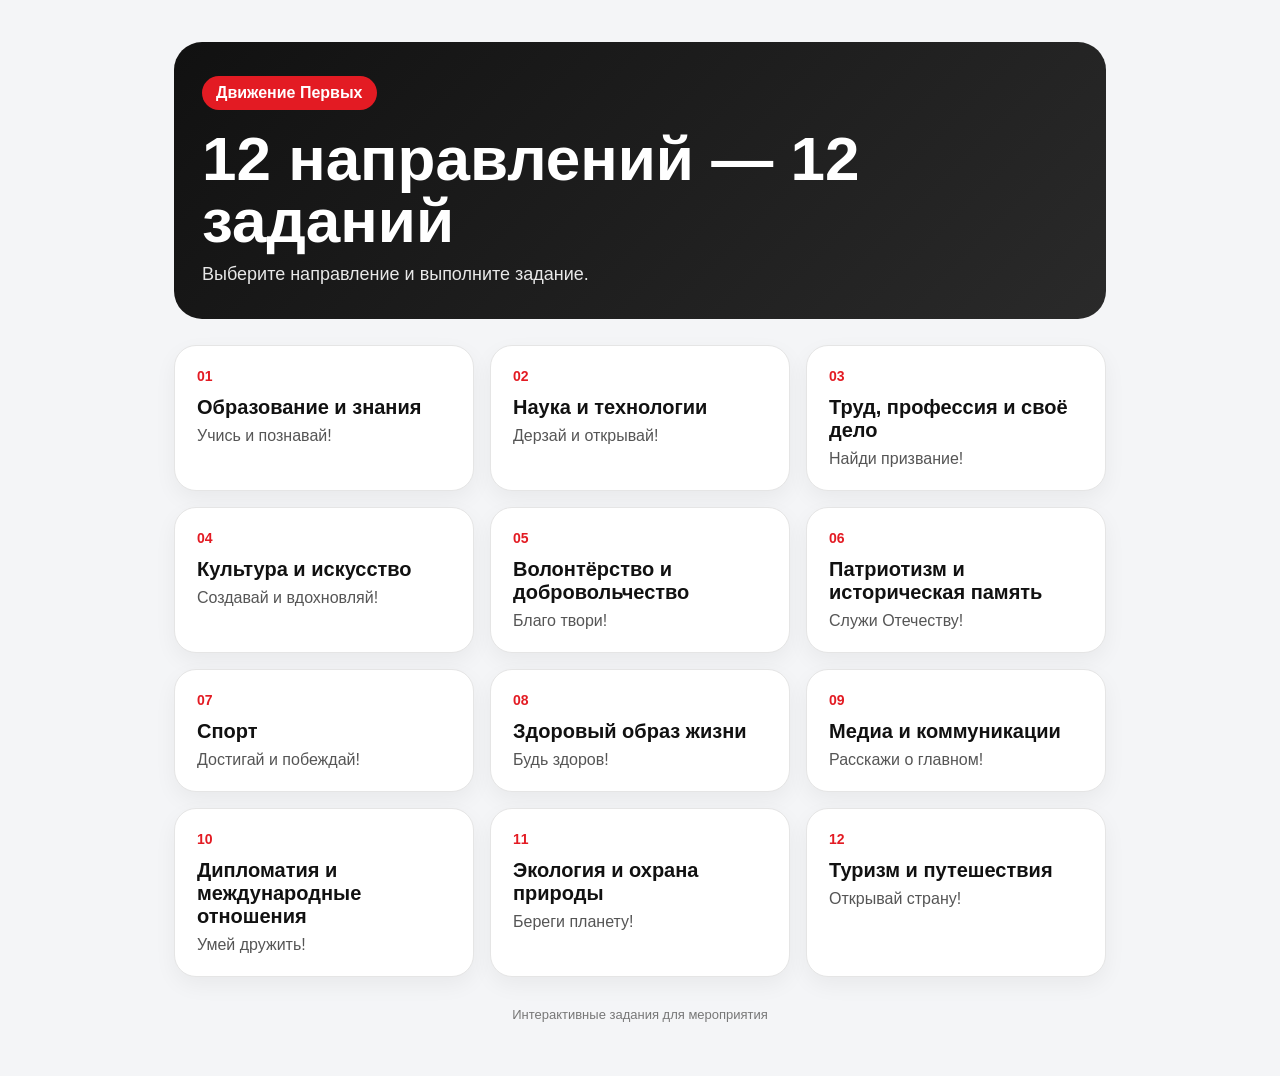
==== index.html @ 8291fc16 "Add files via upload" ====
<!doctype html>
<html lang="ru">
<head>
<meta charset="utf-8">
<meta name="viewport" content="width=device-width,initial-scale=1">
<title>Движение Первых — задания</title>
<link rel="stylesheet" href="assets/style.css">
</head>
<body>
<div class="wrap">
  <section class="hero">
    <span class="tag">Движение Первых</span>
    <h1>12 направлений — 12 заданий</h1>
    <p>Выберите направление и выполните задание.</p>
  </section>
  <div class="grid"><a class="card" href="education.html">
      <div class="num">01</div>
      <h2>Образование и знания</h2>
      <p>Учись и познавай!</p>
    </a><a class="card" href="science.html">
      <div class="num">02</div>
      <h2>Наука и технологии</h2>
      <p>Дерзай и открывай!</p>
    </a><a class="card" href="career.html">
      <div class="num">03</div>
      <h2>Труд, профессия и своё дело</h2>
      <p>Найди призвание!</p>
    </a><a class="card" href="culture.html">
      <div class="num">04</div>
      <h2>Культура и искусство</h2>
      <p>Создавай и вдохновляй!</p>
    </a><a class="card" href="volunteer.html">
      <div class="num">05</div>
      <h2>Волонтёрство и добровольчество</h2>
      <p>Благо твори!</p>
    </a><a class="card" href="memory.html">
      <div class="num">06</div>
      <h2>Патриотизм и историческая память</h2>
      <p>Служи Отечеству!</p>
    </a><a class="card" href="sport.html">
      <div class="num">07</div>
      <h2>Спорт</h2>
      <p>Достигай и побеждай!</p>
    </a><a class="card" href="health.html">
      <div class="num">08</div>
      <h2>Здоровый образ жизни</h2>
      <p>Будь здоров!</p>
    </a><a class="card" href="media.html">
      <div class="num">09</div>
      <h2>Медиа и коммуникации</h2>
      <p>Расскажи о главном!</p>
    </a><a class="card" href="diplomacy.html">
      <div class="num">10</div>
      <h2>Дипломатия и международные отношения</h2>
      <p>Умей дружить!</p>
    </a><a class="card" href="ecology.html">
      <div class="num">11</div>
      <h2>Экология и охрана природы</h2>
      <p>Береги планету!</p>
    </a><a class="card" href="tourism.html">
      <div class="num">12</div>
      <h2>Туризм и путешествия</h2>
      <p>Открывай страну!</p>
    </a></div>
  <div class="footer">Интерактивные задания для мероприятия</div>
</div>
</body></html>
---- assets/style.css ----
:root{
  --red:#e31b23;
  --dark:#111111;
  --bg:#f4f5f7;
  --card:#ffffff;
}
*{box-sizing:border-box}
body{
  margin:0;
  font-family:Arial,Helvetica,sans-serif;
  color:var(--dark);
  background:var(--bg);
}
.wrap{max-width:980px;margin:0 auto;padding:24px}
.hero{
  background:linear-gradient(135deg,#111 0%,#2a2a2a 100%);
  color:#fff;
  border-radius:28px;
  padding:34px 28px;
  margin:18px 0 26px;
}
.hero .tag{display:inline-block;background:var(--red);padding:8px 14px;border-radius:999px;font-weight:700}
.hero h1{font-size:clamp(32px,7vw,62px);line-height:1;margin:18px 0 12px}
.hero p{font-size:18px;opacity:.9;margin:0}
.grid{display:grid;grid-template-columns:repeat(3,1fr);gap:16px}
.card{
  background:var(--card);
  border-radius:22px;
  padding:22px;
  text-decoration:none;
  color:inherit;
  border:1px solid #e5e5e5;
  box-shadow:0 8px 22px rgba(0,0,0,.05);
  transition:.18s ease;
}
.card:hover{transform:translateY(-3px)}
.num{font-weight:800;color:var(--red);font-size:14px}
.card h2{font-size:20px;margin:12px 0 8px}
.card p{margin:0;color:#555}
.task{
  background:#fff;border-radius:28px;padding:30px;
  box-shadow:0 8px 22px rgba(0,0,0,.05);
}
.task h1{font-size:clamp(30px,6vw,52px);margin:0 0 10px}
.slogan{color:var(--red);font-weight:800;font-size:20px;margin-bottom:26px}
.tasktext{font-size:20px;line-height:1.55;white-space:pre-line}
.back{display:inline-block;margin-top:24px;text-decoration:none;color:#111;font-weight:700}
.footer{text-align:center;color:#777;font-size:13px;padding:30px 0}
@media(max-width:780px){.grid{grid-template-columns:1fr 1fr}}
@media(max-width:520px){.wrap{padding:14px}.grid{grid-template-columns:1fr}.hero{padding:26px 20px}.task{padding:22px}.tasktext{font-size:18px}}
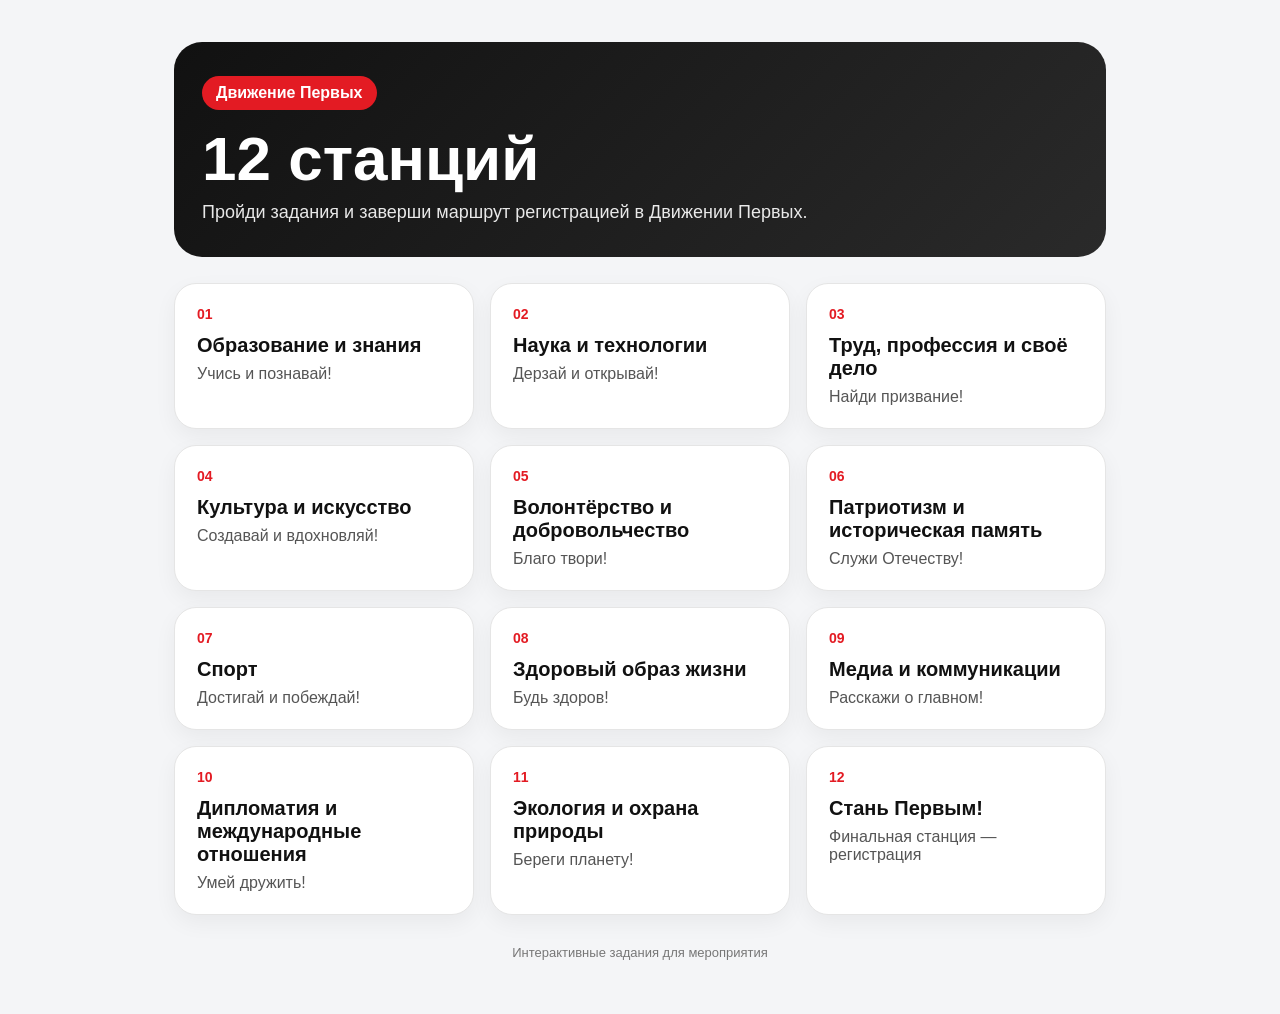
==== commit 301ee675: "Add files via upload" ====
--- a/index.html
+++ b/index.html
@@ -1,67 +1,4 @@
-<!doctype html>
-<html lang="ru">
-<head>
-<meta charset="utf-8">
-<meta name="viewport" content="width=device-width,initial-scale=1">
-<title>Движение Первых — задания</title>
-<link rel="stylesheet" href="assets/style.css">
-</head>
-<body>
-<div class="wrap">
-  <section class="hero">
-    <span class="tag">Движение Первых</span>
-    <h1>12 направлений — 12 заданий</h1>
-    <p>Выберите направление и выполните задание.</p>
-  </section>
-  <div class="grid"><a class="card" href="education.html">
-      <div class="num">01</div>
-      <h2>Образование и знания</h2>
-      <p>Учись и познавай!</p>
-    </a><a class="card" href="science.html">
-      <div class="num">02</div>
-      <h2>Наука и технологии</h2>
-      <p>Дерзай и открывай!</p>
-    </a><a class="card" href="career.html">
-      <div class="num">03</div>
-      <h2>Труд, профессия и своё дело</h2>
-      <p>Найди призвание!</p>
-    </a><a class="card" href="culture.html">
-      <div class="num">04</div>
-      <h2>Культура и искусство</h2>
-      <p>Создавай и вдохновляй!</p>
-    </a><a class="card" href="volunteer.html">
-      <div class="num">05</div>
-      <h2>Волонтёрство и добровольчество</h2>
-      <p>Благо твори!</p>
-    </a><a class="card" href="memory.html">
-      <div class="num">06</div>
-      <h2>Патриотизм и историческая память</h2>
-      <p>Служи Отечеству!</p>
-    </a><a class="card" href="sport.html">
-      <div class="num">07</div>
-      <h2>Спорт</h2>
-      <p>Достигай и побеждай!</p>
-    </a><a class="card" href="health.html">
-      <div class="num">08</div>
-      <h2>Здоровый образ жизни</h2>
-      <p>Будь здоров!</p>
-    </a><a class="card" href="media.html">
-      <div class="num">09</div>
-      <h2>Медиа и коммуникации</h2>
-      <p>Расскажи о главном!</p>
-    </a><a class="card" href="diplomacy.html">
-      <div class="num">10</div>
-      <h2>Дипломатия и международные отношения</h2>
-      <p>Умей дружить!</p>
-    </a><a class="card" href="ecology.html">
-      <div class="num">11</div>
-      <h2>Экология и охрана природы</h2>
-      <p>Береги планету!</p>
-    </a><a class="card" href="tourism.html">
-      <div class="num">12</div>
-      <h2>Туризм и путешествия</h2>
-      <p>Открывай страну!</p>
-    </a></div>
-  <div class="footer">Интерактивные задания для мероприятия</div>
-</div>
-</body></html>+<!doctype html><html lang="ru"><head><meta charset="utf-8"><meta name="viewport" content="width=device-width,initial-scale=1">
+<title>Движение Первых — задания</title><link rel="stylesheet" href="assets/style.css"></head><body><div class="wrap">
+<section class="hero"><span class="tag">Движение Первых</span><h1>12 станций</h1><p>Пройди задания и заверши маршрут регистрацией в Движении Первых.</p></section>
+<div class="grid"><a class="card" href="education.html"><div class="num">01</div><h2>Образование и знания</h2><p>Учись и познавай!</p></a><a class="card" href="science.html"><div class="num">02</div><h2>Наука и технологии</h2><p>Дерзай и открывай!</p></a><a class="card" href="career.html"><div class="num">03</div><h2>Труд, профессия и своё дело</h2><p>Найди призвание!</p></a><a class="card" href="culture.html"><div class="num">04</div><h2>Культура и искусство</h2><p>Создавай и вдохновляй!</p></a><a class="card" href="volunteer.html"><div class="num">05</div><h2>Волонтёрство и добровольчество</h2><p>Благо твори!</p></a><a class="card" href="memory.html"><div class="num">06</div><h2>Патриотизм и историческая память</h2><p>Служи Отечеству!</p></a><a class="card" href="sport.html"><div class="num">07</div><h2>Спорт</h2><p>Достигай и побеждай!</p></a><a class="card" href="health.html"><div class="num">08</div><h2>Здоровый образ жизни</h2><p>Будь здоров!</p></a><a class="card" href="media.html"><div class="num">09</div><h2>Медиа и коммуникации</h2><p>Расскажи о главном!</p></a><a class="card" href="diplomacy.html"><div class="num">10</div><h2>Дипломатия и международные отношения</h2><p>Умей дружить!</p></a><a class="card" href="ecology.html"><div class="num">11</div><h2>Экология и охрана природы</h2><p>Береги планету!</p></a><a class="card" href="registration.html"><div class="num">12</div><h2>Стань Первым!</h2><p>Финальная станция — регистрация</p></a></div><div class="footer">Интерактивные задания для мероприятия</div></div></body></html>
--- a/assets/style.css
+++ b/assets/style.css
@@ -1,51 +1,11 @@
 
-:root{
-  --red:#e31b23;
-  --dark:#111111;
-  --bg:#f4f5f7;
-  --card:#ffffff;
-}
-*{box-sizing:border-box}
-body{
-  margin:0;
-  font-family:Arial,Helvetica,sans-serif;
-  color:var(--dark);
-  background:var(--bg);
-}
-.wrap{max-width:980px;margin:0 auto;padding:24px}
-.hero{
-  background:linear-gradient(135deg,#111 0%,#2a2a2a 100%);
-  color:#fff;
-  border-radius:28px;
-  padding:34px 28px;
-  margin:18px 0 26px;
-}
-.hero .tag{display:inline-block;background:var(--red);padding:8px 14px;border-radius:999px;font-weight:700}
-.hero h1{font-size:clamp(32px,7vw,62px);line-height:1;margin:18px 0 12px}
-.hero p{font-size:18px;opacity:.9;margin:0}
-.grid{display:grid;grid-template-columns:repeat(3,1fr);gap:16px}
-.card{
-  background:var(--card);
-  border-radius:22px;
-  padding:22px;
-  text-decoration:none;
-  color:inherit;
-  border:1px solid #e5e5e5;
-  box-shadow:0 8px 22px rgba(0,0,0,.05);
-  transition:.18s ease;
-}
-.card:hover{transform:translateY(-3px)}
-.num{font-weight:800;color:var(--red);font-size:14px}
-.card h2{font-size:20px;margin:12px 0 8px}
-.card p{margin:0;color:#555}
-.task{
-  background:#fff;border-radius:28px;padding:30px;
-  box-shadow:0 8px 22px rgba(0,0,0,.05);
-}
-.task h1{font-size:clamp(30px,6vw,52px);margin:0 0 10px}
-.slogan{color:var(--red);font-weight:800;font-size:20px;margin-bottom:26px}
-.tasktext{font-size:20px;line-height:1.55;white-space:pre-line}
-.back{display:inline-block;margin-top:24px;text-decoration:none;color:#111;font-weight:700}
-.footer{text-align:center;color:#777;font-size:13px;padding:30px 0}
-@media(max-width:780px){.grid{grid-template-columns:1fr 1fr}}
-@media(max-width:520px){.wrap{padding:14px}.grid{grid-template-columns:1fr}.hero{padding:26px 20px}.task{padding:22px}.tasktext{font-size:18px}}
+:root{--red:#e31b23;--dark:#111;--bg:#f4f5f7;--card:#fff}
+*{box-sizing:border-box}body{margin:0;font-family:Arial,Helvetica,sans-serif;color:var(--dark);background:var(--bg)}
+.wrap{max-width:980px;margin:0 auto;padding:24px}.hero{background:linear-gradient(135deg,#111 0%,#2a2a2a 100%);color:#fff;border-radius:28px;padding:34px 28px;margin:18px 0 26px}
+.hero .tag{display:inline-block;background:var(--red);padding:8px 14px;border-radius:999px;font-weight:700}.hero h1{font-size:clamp(32px,7vw,62px);line-height:1;margin:18px 0 12px}.hero p{font-size:18px;opacity:.9;margin:0}
+.grid{display:grid;grid-template-columns:repeat(3,1fr);gap:16px}.card{background:var(--card);border-radius:22px;padding:22px;text-decoration:none;color:inherit;border:1px solid #e5e5e5;box-shadow:0 8px 22px rgba(0,0,0,.05);transition:.18s ease}
+.card:hover{transform:translateY(-3px)}.num{font-weight:800;color:var(--red);font-size:14px}.card h2{font-size:20px;margin:12px 0 8px}.card p{margin:0;color:#555}
+.task{background:#fff;border-radius:28px;padding:30px;box-shadow:0 8px 22px rgba(0,0,0,.05)}.task h1{font-size:clamp(30px,6vw,52px);margin:0 0 10px}.slogan{color:var(--red);font-weight:800;font-size:20px;margin-bottom:26px}
+.tasktext{font-size:20px;line-height:1.55;white-space:pre-line}.button{display:inline-block;margin-top:24px;background:var(--red);color:#fff;text-decoration:none;padding:15px 22px;border-radius:14px;font-weight:800}
+.back{display:inline-block;margin-top:24px;text-decoration:none;color:#111;font-weight:700}.footer{text-align:center;color:#777;font-size:13px;padding:30px 0}
+@media(max-width:780px){.grid{grid-template-columns:1fr 1fr}}@media(max-width:520px){.wrap{padding:14px}.grid{grid-template-columns:1fr}.hero{padding:26px 20px}.task{padding:22px}.tasktext{font-size:18px}}
